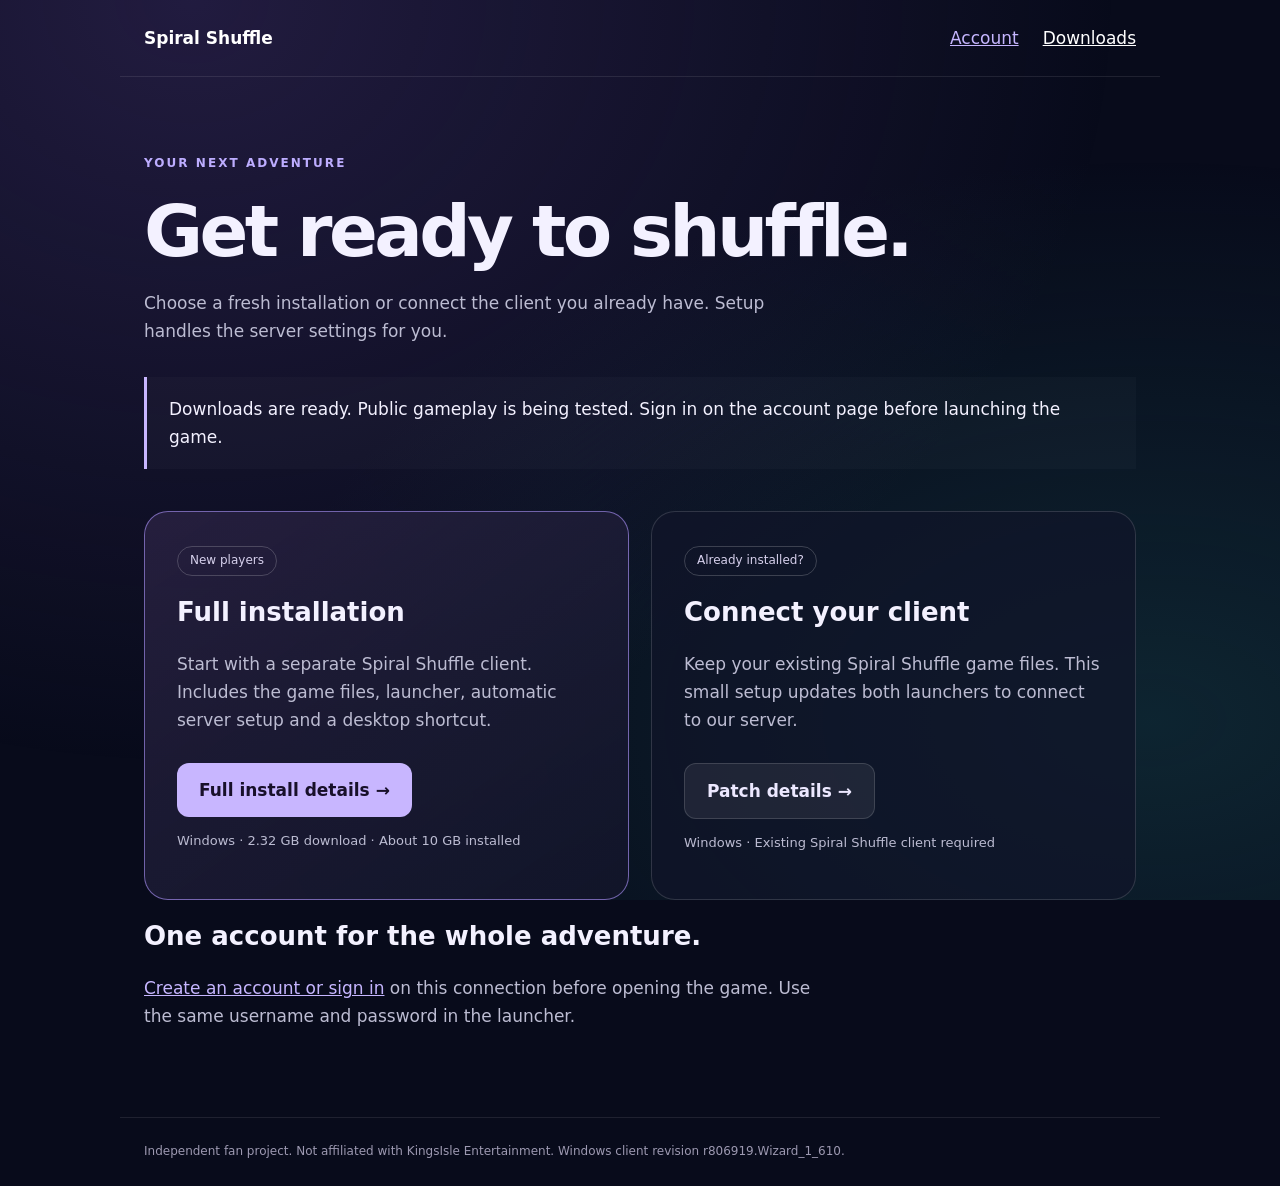
==== docs/downloads.html @ c1c540ba "Add client download pages linked to server-hosted installers" ====
<!doctype html><html lang="en"><head><meta charset="utf-8"><meta name="viewport" content="width=device-width, initial-scale=1"><meta name="theme-color" content="#080b1b"><meta name="description" content="Install Spiral Shuffle or connect an existing client to our server."><title>Downloads · Spiral Shuffle</title><link rel="stylesheet" href="downloads.css"></head><body><nav aria-label="Main navigation"><a class="brand" href="index.html">Spiral Shuffle</a><a href="index.html">Account</a><a href="downloads.html" aria-current="page">Downloads</a></nav><main><span class="eyebrow">Your next adventure</span><h1>Get ready to shuffle.</h1><p>Choose a fresh installation or connect the client you already have. Setup handles the server settings for you.</p><div class="notice">Downloads are ready. Public gameplay is being tested. Sign in on the account page before launching the game.</div><div class="grid"><section class="card primary"><span class="tag">New players</span><h2>Full installation</h2><p>Start with a separate Spiral Shuffle client. Includes the game files, launcher, automatic server setup and a desktop shortcut.</p><a class="button" href="install.html">Full install details →</a><p class="meta">Windows · 2.32 GB download · About 10 GB installed</p></section><section class="card"><span class="tag">Already installed?</span><h2>Connect your client</h2><p>Keep your existing Spiral Shuffle game files. This small setup updates both launchers to connect to our server.</p><a class="button secondary" href="patch.html">Patch details →</a><p class="meta">Windows · Existing Spiral Shuffle client required</p></section></div><h2>One account for the whole adventure.</h2><p><a href="index.html">Create an account or sign in</a> on this connection before opening the game. Use the same username and password in the launcher.</p></main><footer>Independent fan project. Not affiliated with KingsIsle Entertainment. Windows client revision r806919.Wizard_1_610.</footer></body></html>
---- docs/downloads.css ----
*{box-sizing:border-box}body{margin:0;background:#080b1b;color:#f3f1ff;font:17px/1.65 system-ui,sans-serif}body:before{content:"";position:fixed;inset:0;z-index:-1;background:radial-gradient(ellipse at 15% 0%,#49357766,transparent 60%),radial-gradient(ellipse at 90% 80%,#174c5266,transparent 55%)}a{color:#c6b6ff}nav,main,footer{max-width:1040px;margin:auto;padding:24px}nav{display:flex;align-items:center;gap:24px;border-bottom:1px solid #ffffff18}nav .brand{margin-right:auto;font-weight:800;text-decoration:none;color:#fff}nav a[aria-current]{color:#fff}main{padding-top:70px;padding-bottom:70px}.eyebrow{color:#bdadff;text-transform:uppercase;letter-spacing:.17em;font-size:12px;font-weight:800}h1{font-size:clamp(40px,7vw,72px);line-height:1.08;letter-spacing:-.05em;max-width:800px;margin:18px 0}h2{font-size:26px;line-height:1.2}p{color:#bcbcd2;max-width:670px}.grid{display:grid;grid-template-columns:1fr 1fr;gap:22px;margin-top:42px}.card{padding:32px;border:1px solid #ffffff24;border-radius:24px;background:#111529bb}.card.primary{border-color:#af96ff99;background:linear-gradient(145deg,#34294e99,#111529)}.tag{display:inline-block;border:1px solid #ffffff30;border-radius:40px;padding:4px 12px;font-size:12px;color:#d7d1ed}.button{display:inline-block;padding:13px 22px;background:#c8b6ff;color:#18102a;text-decoration:none;border-radius:12px;font-weight:750;margin-top:12px}.secondary{background:#ffffff12;color:#ece8ff;border:1px solid #ffffff25}.notice{padding:18px 22px;border-left:3px solid #c8b6ff;background:#ffffff06;margin:32px 0}.steps{padding-left:24px;max-width:720px}.steps li{padding:10px 0;color:#c7c4d8}.steps strong{display:block;color:#fff}.meta{font-size:13px;overflow-wrap:anywhere}.disabled{display:inline-block;padding:13px 22px;background:#ffffff12;color:#bbb4ce;border-radius:12px;margin-top:12px}footer{font-size:12px;color:#9d99b1;border-top:1px solid #ffffff18}a:focus-visible{outline:3px solid #c8b6ff;outline-offset:5px}@media(max-width:650px){.grid{grid-template-columns:1fr}nav{gap:14px;font-size:14px}main{padding-top:35px}.card{padding:24px}}
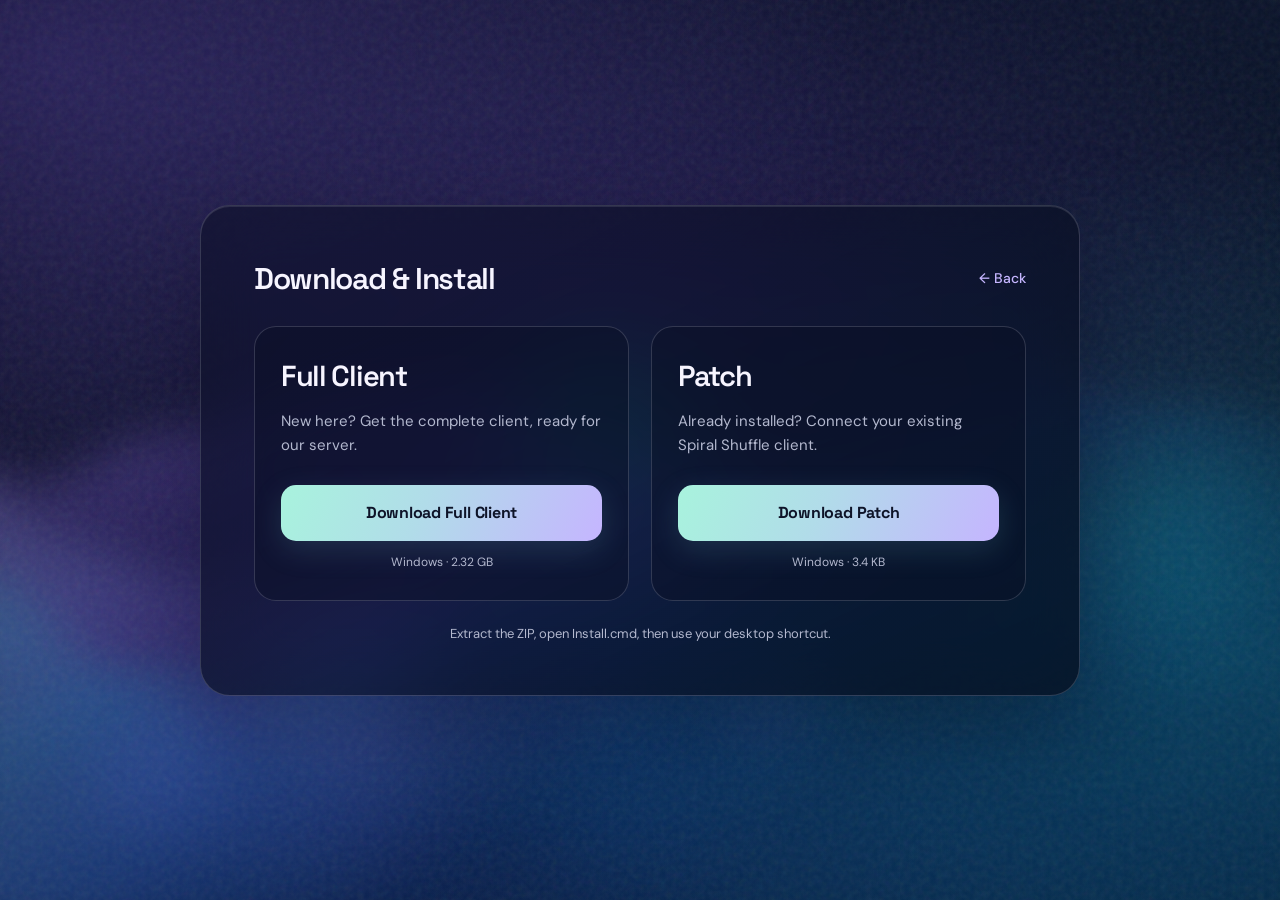
==== commit d2809fce: "Keep client downloads in a compact two-card view on the animated homepage" ====
--- a/docs/downloads.html
+++ b/docs/downloads.html
@@ -1 +1,2 @@
-<!doctype html><html lang="en"><head><meta charset="utf-8"><meta name="viewport" content="width=device-width, initial-scale=1"><meta name="theme-color" content="#080b1b"><meta name="description" content="Install Spiral Shuffle or connect an existing client to our server."><title>Downloads · Spiral Shuffle</title><link rel="stylesheet" href="downloads.css"></head><body><nav aria-label="Main navigation"><a class="brand" href="index.html">Spiral Shuffle</a><a href="index.html">Account</a><a href="downloads.html" aria-current="page">Downloads</a></nav><main><span class="eyebrow">Your next adventure</span><h1>Get ready to shuffle.</h1><p>Choose a fresh installation or connect the client you already have. Setup handles the server settings for you.</p><div class="notice">Downloads are ready. Public gameplay is being tested. Sign in on the account page before launching the game.</div><div class="grid"><section class="card primary"><span class="tag">New players</span><h2>Full installation</h2><p>Start with a separate Spiral Shuffle client. Includes the game files, launcher, automatic server setup and a desktop shortcut.</p><a class="button" href="install.html">Full install details →</a><p class="meta">Windows · 2.32 GB download · About 10 GB installed</p></section><section class="card"><span class="tag">Already installed?</span><h2>Connect your client</h2><p>Keep your existing Spiral Shuffle game files. This small setup updates both launchers to connect to our server.</p><a class="button secondary" href="patch.html">Patch details →</a><p class="meta">Windows · Existing Spiral Shuffle client required</p></section></div><h2>One account for the whole adventure.</h2><p><a href="index.html">Create an account or sign in</a> on this connection before opening the game. Use the same username and password in the launcher.</p></main><footer>Independent fan project. Not affiliated with KingsIsle Entertainment. Windows client revision r806919.Wizard_1_610.</footer></body></html>
+<!doctype html>
+<html lang="en"><head><meta charset="utf-8"><meta name="viewport" content="width=device-width, initial-scale=1"><meta http-equiv="refresh" content="0; url=index.html#downloads"><title>Download &amp; Install · Spiral Shuffle</title><link rel="canonical" href="https://spiral.hypercoloss.us/index.html#downloads"><style>body{margin:0;min-height:100vh;display:grid;place-items:center;background:#0b1026;color:#f7f5ff;font:16px system-ui}a{color:#c6b6ff}</style></head><body><a href="index.html#downloads">Download &amp; Install</a></body></html>
